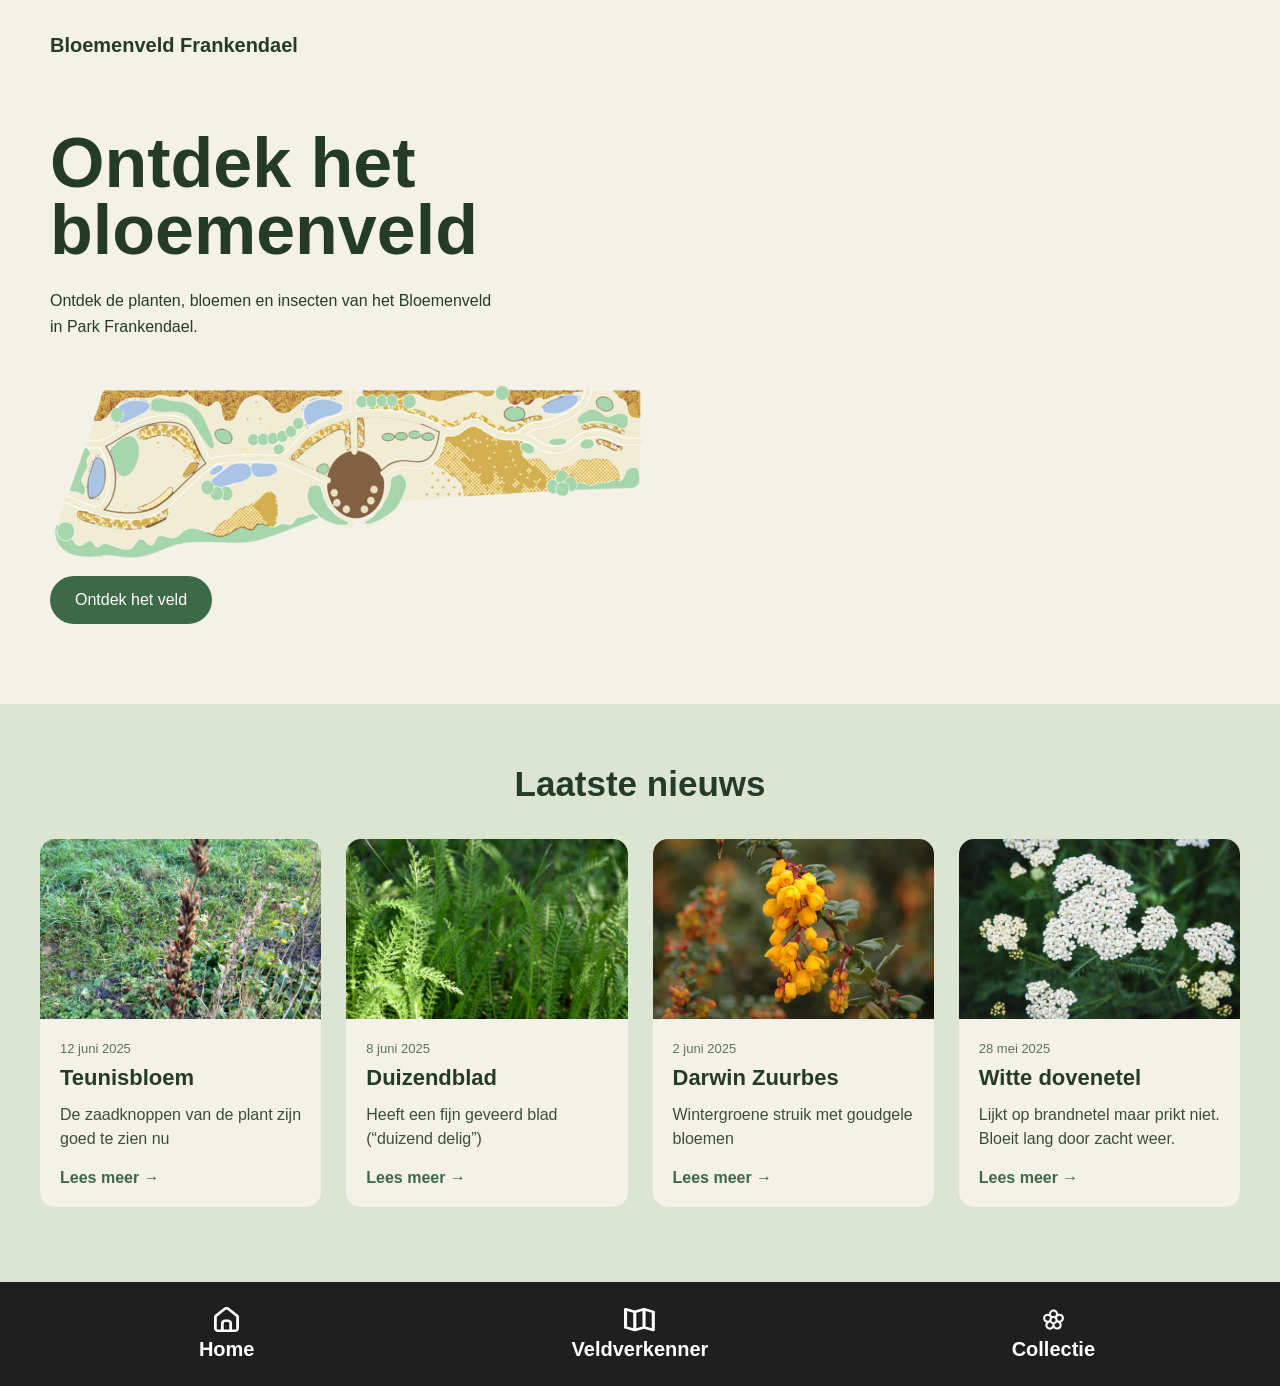
==== index.html @ 1d2206cc "logo klikbaar gemaakt" ====
<!DOCTYPE html>
<html lang="nl">

<head>
    <meta charset="UTF-8">
    <meta name="viewport" content="width=device-width, initial-scale=1.0">
    <title>Bloemenveld Frankendael</title>
    <link rel="stylesheet" href="../styles.css">
</head>

<body>

    <header>
        <a href="index.html" class="logo">
            Bloemenveld
            Frankendael
        </a>
    </header>

    <main>

        <section class="hero">
            <div class="hero-text">
                <h1>
                    Ontdek het
                    bloemenveld
                </h1>

                <p>
                    Ontdek de planten, bloemen en insecten
                    van het Bloemenveld in Park Frankendael.
                </p>

                <img src="images/Plattegrond.png" alt="Bloemenveld">
                <a href="collectie.html" class="button">Ontdek het veld</a>
            </div>

            <!-- <div class="hero-image">
                <div class="image-placeholder">
                    <img src="images/Plattegrond.png" alt="Bloemenveld">
                </div>
            </div> -->

        </section>

        <section class="news-section">
            <h2>Laatste nieuws</h2>

            <div class="news-slider">

                <article class="news-card">
                    <img src="Bloemen/Teunisbloem.jpg" alt="Bloemen in het bloemenveld">
                    <div class="news-content">
                        <span class="news-date">12 juni 2025</span>
                        <h3>Teunisbloem</h3>
                        <p>De zaadknoppen van de plant zijn  goed te zien nu</p>
                        <a href="collectie.html">Lees meer →</a>
                    </div>
                </article>

                <article class="news-card">
                    <img src="Bloemen/Duizenblad.png" alt="Insecten in het bloemenveld">
                    <div class="news-content">
                        <span class="news-date">8 juni 2025</span>
                        <h3>Duizendblad</h3>
                        <p> Heeft een fijn geveerd blad (“duizend delig”)</p>
                        <a href="collectie.html">Lees meer →</a>
                    </div>
                </article>

                <article class="news-card">
                    <img src="Bloemen/Darwin Zuurbes.png" alt="Onderhoud aan het bloemenveld">
                    <div class="news-content">
                        <span class="news-date">2 juni 2025</span>
                        <h3>Darwin Zuurbes</h3>
                        <p>Wintergroene struik met goudgele bloemen</p>
                        <a href="collectie.html">Lees meer →</a>
                    </div>
                </article>

                <article class="news-card">
                    <img src="Bloemen/Witte dovenetel.png" alt="Ontdek het bloemenveld">
                    <div class="news-content">
                        <span class="news-date">28 mei 2025</span>
                        <h3>Witte dovenetel</h3>
                        <p> Lijkt op brandnetel maar prikt niet. Bloeit lang door zacht weer.</p>
                        <a href="collectie.html">Lees meer →</a>
                    </div>
                </article>

            </div>
        </section>

        <!-- <section class="intro">

            <h2>
                Kijk rond en ontdek<br>
                wat er groeit en bloeit
            </h2>

            <p>
                Het Bloemenveld Frankendael is een plek waar
                natuur en buurt samenkomen. Bekijk welke planten
                er te vinden zijn en ontdek het park op een andere manier.
            </p>
        </section> -->

    </main>

    <footer class="main-footer">
        <ul>
            <li>
                <a href="index.html" class="active">
                    <img src="images/Home.svg" alt="Logo" class="icon">
                    <span>Home</span>
                </a>
            </li>

            <li>
                <a href="veldverkenner.html">
                    <img src="images/Veldverkenner.svg" alt="Logo" class="icon">
                    <span>Veldverkenner</span>
                </a>
            </li>

            <li>
                <a href="collectie.html">
                    <img src="images/Collectie.svg" alt="Logo" class="icon">
                    <span>Collectie</span>
                </a>
            </li>
        </ul>
    </footer>

</body>

</html>
---- styles.css ----
* {
    box-sizing: border-box;
    margin: 0;
    padding: 0;
}

body {
    font-family: Arial, sans-serif;
    background: #f4f1e8;
    color: #243b2a;
}

header {
    position: fixed;
    top: 0;
    left: 0;
    width: 100%;
    height: 90px;
    display: flex;
    justify-content: space-between;
    align-items: center;
    padding: 20px 50px;
    background: #f4f1e8;
    z-index: 9999;
}

.logo {
    font-size: 20px;
    font-weight: bold;
    line-height: 1;
    color: #243b2a;
    text-decoration: none;
}

nav {
    display: flex;
    align-items: center;
    gap: 30px;
}

nav a {
    text-decoration: none;
    color: #243b2a;
    font-size: 16px;
}

main {
    padding-top: 90px;
}

.hero {
    display: flex;
    min-height: 550px;
    padding: 40px 50px 80px;
    gap: 50px;
    align-items: center;
}

.hero-text {
    width: 50%;
}

h1 {
    font-size: 50px;
    line-height: 0.95;
    margin-bottom: 25px;

    /* display: grid;
    grid-template-columns: min-content; */

    @media (width > 700px) {
        font-size: clamp(3.125rem, -0.8523rem + 9.0909vw, 4.375rem);
    }
}

.hero-text p {
    max-width: 450px;
    line-height: 1.6;
    margin-bottom: 30px;
}

.button {
    display: inline-block;
    background: #3d6947;
    color: white;
    padding: 15px 25px;
    text-decoration: none;
    border-radius: 30px;
}

.hero-image {
    width: 50%;
}

.image-placeholder {
    height: 450px;
    background: #b7c7a5;
    display: flex;
    justify-content: center;
    align-items: center;
    text-align: center;
    color: #3d4d3b;
}

.intro {
    background: #dce5d2;

    padding: 80px 50px;

    text-align: center;

    h2 {
        font-size: 45px;

        line-height: 1;

        margin-bottom: 25px;
    }

    p {
        max-width: 600px;

        margin: 0 auto;

        line-height: 1.6;
    }
}

.main-footer {
    background: #1f1f1f;
    color: white;
    padding: 25px 20px;
}

/* lijstjte links */
.main-footer ul {
    display: flex;
    justify-content: space-around;
    align-items: center;

    list-style: none;
    margin: 0;
    padding: 0;

    li {
        flex: 1;
        text-align: center;
    }

    a {
        display: flex;
        flex-direction: column;
        align-items: center;
        gap: 6px;

        color: white;
        text-decoration: none;

        font-size: 20px;
        font-weight: bold;

        &:hover {
            color: #243b2a;
        }
    }
}

.news-section {
    background: #dce5d2;
    padding: 80px 50px;

    @media (width > 700px) {
        padding: 60px 20px;
    }
}

.news-section h2 {
    font-size: 45px;
    color: #243b2a;
    margin-bottom: 35px;
    text-align: center;

    @media (width > 700px) {
        font-size: 35px;
    }
}

.news-slider {
    display: flex;
    gap: 25px;
    max-width: 1200px;
    margin: 0 auto;
    overflow-x: auto;
    scroll-snap-type: x mandatory;
    padding-bottom: 15px;
}

.news-card {
    background: #f4f1e8;
    border-radius: 15px;
    overflow: hidden;
    min-width: 270px;
    flex: 1;
    scroll-snap-align: start;
}

.news-card img {
    width: 100%;
    height: 180px;
    object-fit: cover;
    display: block;
}

.news-content {
    padding: 20px;
}

.news-date {
    font-size: 13px;
    color: #5d705f;
}

.news-content h3 {
    color: #243b2a;
    font-size: 22px;
    margin: 8px 0 12px;
}

.news-content p {
    color: #3d4d3b;
    line-height: 1.5;
    margin-bottom: 18px;
}

.news-content a {
    color: #3d6947;
    font-weight: bold;
    text-decoration: none;
}

.news-content a:hover {
    text-decoration: underline;
}

.collectie {
    padding: 50px;
    background: #f4f1e8;
}

.collectie-header {
    max-width: 700px;
    margin: 0 auto 60px;
    text-align: center;
}

.collectie-header h1 {
    font-size: 50px;
    color: #243b2a;
    margin-bottom: 20px;
}

.collectie-header p {
    line-height: 1.6;
    color: #3d4d3b;
}

.bloemen-lijst {
    max-width: 900px;
    margin: 0 auto;
}

.bloem-item {
    display: flex;
    background: #dce5d2;
    margin-bottom: 30px;
    border-radius: 15px;
    overflow: hidden;
    min-height: 250px;
}

.bloem-item img {
    width: 35%;
    object-fit: cover;
}

.bloem-info {
    padding: 30px;
}

.bloem-type {
    font-size: 13px;
    color: #5d705f;
    text-transform: uppercase;
    font-weight: bold;
}

.bloem-info h2 {
    font-size: 32px;
    color: #243b2a;
    margin: 8px 0 15px;
}

.bloem-info p {
    line-height: 1.6;
    color: #3d4d3b;
    margin-bottom: 20px;
}

.bloem-info a {
    color: #3d6947;
    font-weight: bold;
    text-decoration: none;
}

.bloem-info a:hover {
    text-decoration: underline;
}

.main-footer .icon {
    font-size: 30px;
    line-height: 1;
    color: #FFF;
    filter: brightness(0) invert(1);
}

/* Als je met je muis over een item gaat */
.main-footer a:hover {
    color: #5d7cff;
}

@media (max-width: 700px) {

    header {
        height: 75px;
        padding: 20px;
    }

    nav {
        display: none;
    }

    main {
        padding-top: 75px;
    }

    .hero {
        flex-direction: column;
        padding: 30px 20px 60px;
    }

    .hero-text,
    .hero-image {
        width: 100%;
        order: 2;
    }

    .hero-text img {
        width: 100%;
        max-width: 450px;
        height: 250px;
        object-fit: cover;
        object-position: center;
        display: block;
        margin-bottom: 30px;
    }

    .image-placeholder {
        height: 300px;
    }

    .intro {
        padding: 60px 20px;
    }

    .intro h2 {
        font-size: 35px;
    }

    .news-card {
        min-width: 85%;
    }

    .main-footer {
        padding: 20px 10px;
    }

    .main-footer a {
        font-size: 16px;
    }

    .main-footer .icon {
        font-size: 26px;
    }

    .collectie {
        padding: 30px 20px 60px;
    }

    .collectie-header h1 {
        font-size: 40px;
    }

    .bloem-item {
        flex-direction: column;
    }

    .bloem-item img {
        width: 100%;
        height: 220px;
    }

    .bloem-info {
        padding: 25px;
    }
}
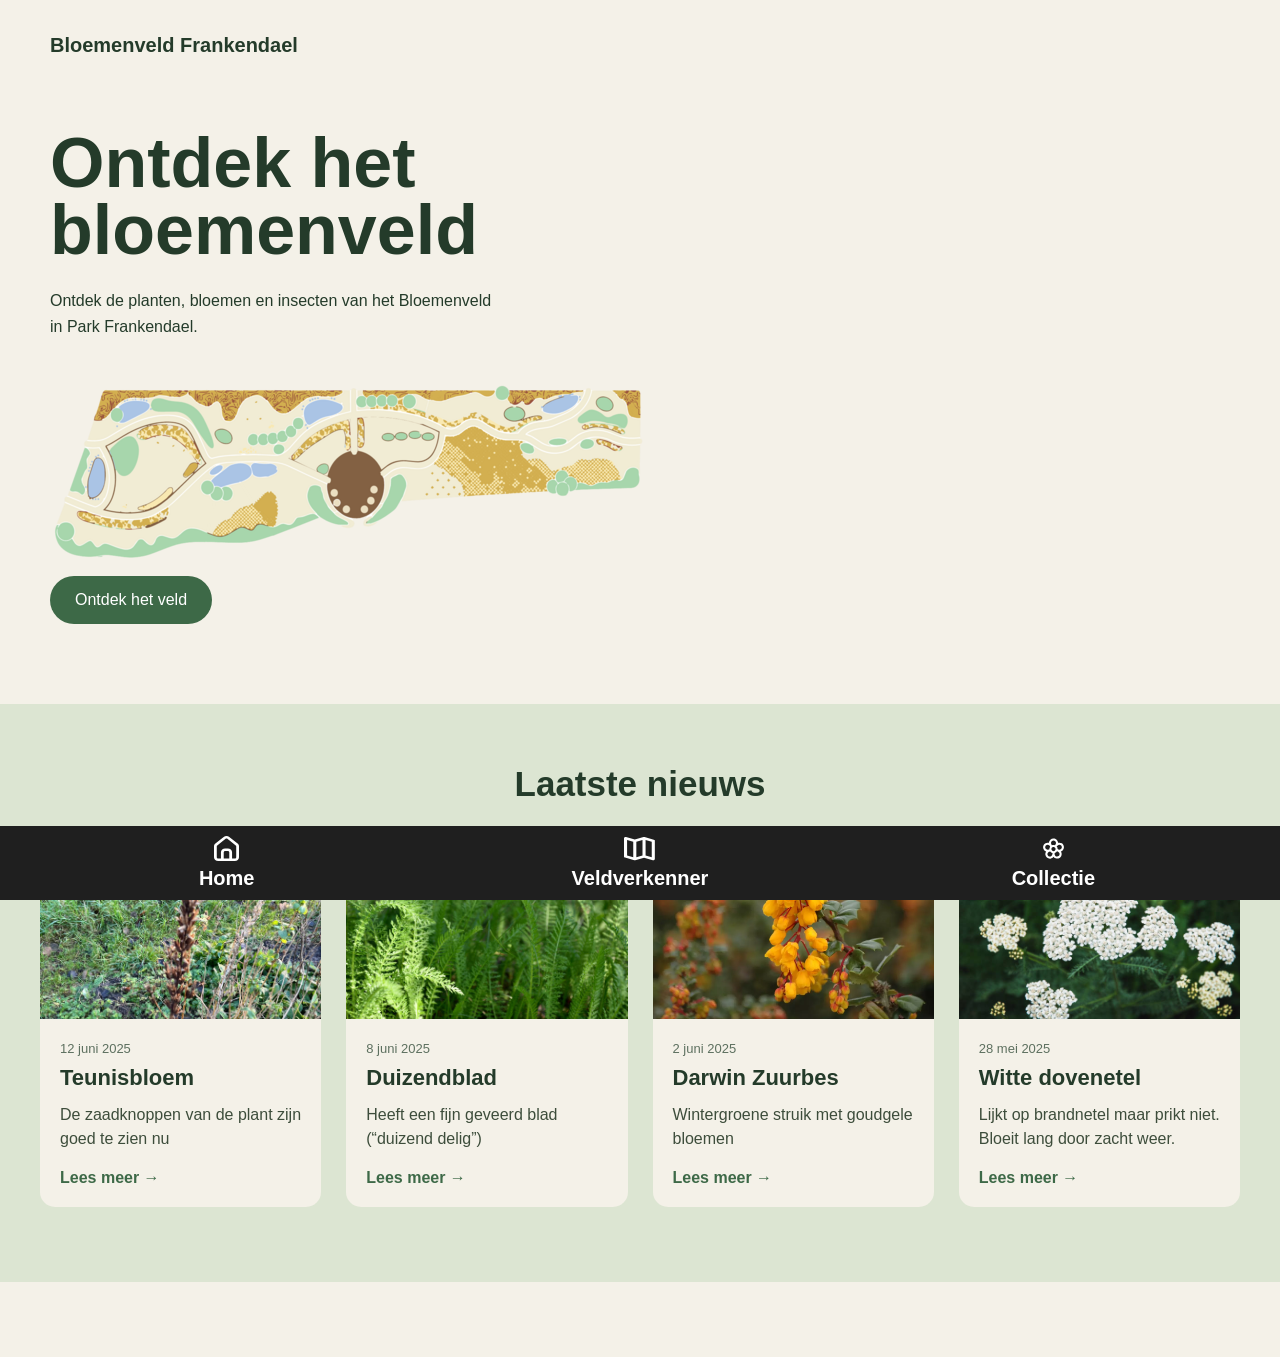
==== commit 2d5a81f3: "linkes van de navigatie aangepast en de header een lagere padding gegeven" ====
--- a/index.html
+++ b/index.html
@@ -117,7 +117,7 @@
             </li>
 
             <li>
-                <a href="veldverkenner.html">
+                <a href="collectie.html">
                     <img src="images/Veldverkenner.svg" alt="Logo" class="icon">
                     <span>Veldverkenner</span>
                 </a>
--- a/styles.css
+++ b/styles.css
@@ -46,6 +46,7 @@
 
 main {
     padding-top: 90px;
+    padding-bottom: 75px;
 }
 
 .hero {
@@ -64,7 +65,6 @@
     font-size: 50px;
     line-height: 0.95;
     margin-bottom: 25px;
-
     /* display: grid;
     grid-template-columns: min-content; */
 
@@ -104,40 +104,37 @@
 
 .intro {
     background: #dce5d2;
-
     padding: 80px 50px;
-
     text-align: center;
 
     h2 {
         font-size: 45px;
-
         line-height: 1;
-
         margin-bottom: 25px;
     }
 
     p {
         max-width: 600px;
-
         margin: 0 auto;
-
         line-height: 1.6;
     }
 }
 
 .main-footer {
+    position: fixed;
+    bottom: 0;
+    left: 0;
+    width: 100%;
     background: #1f1f1f;
     color: white;
-    padding: 25px 20px;
-}
-
-/* lijstjte links */
+    padding: 10px 20px;
+    z-index: 9999;
+}
+
 .main-footer ul {
     display: flex;
     justify-content: space-around;
     align-items: center;
-
     list-style: none;
     margin: 0;
     padding: 0;
@@ -152,10 +149,8 @@
         flex-direction: column;
         align-items: center;
         gap: 6px;
-
         color: white;
         text-decoration: none;
-
         font-size: 20px;
         font-weight: bold;
 
@@ -243,7 +238,7 @@
 }
 
 .collectie {
-    padding: 50px;
+    padding: 140px 50px 50px;
     background: #f4f1e8;
 }
 
@@ -323,7 +318,6 @@
     filter: brightness(0) invert(1);
 }
 
-/* Als je met je muis over een item gaat */
 .main-footer a:hover {
     color: #5d7cff;
 }
@@ -341,6 +335,7 @@
 
     main {
         padding-top: 75px;
+        padding-bottom: 90px;
     }
 
     .hero {
@@ -393,7 +388,7 @@
     }
 
     .collectie {
-        padding: 30px 20px 60px;
+        padding: 100px 20px 60px;
     }
 
     .collectie-header h1 {
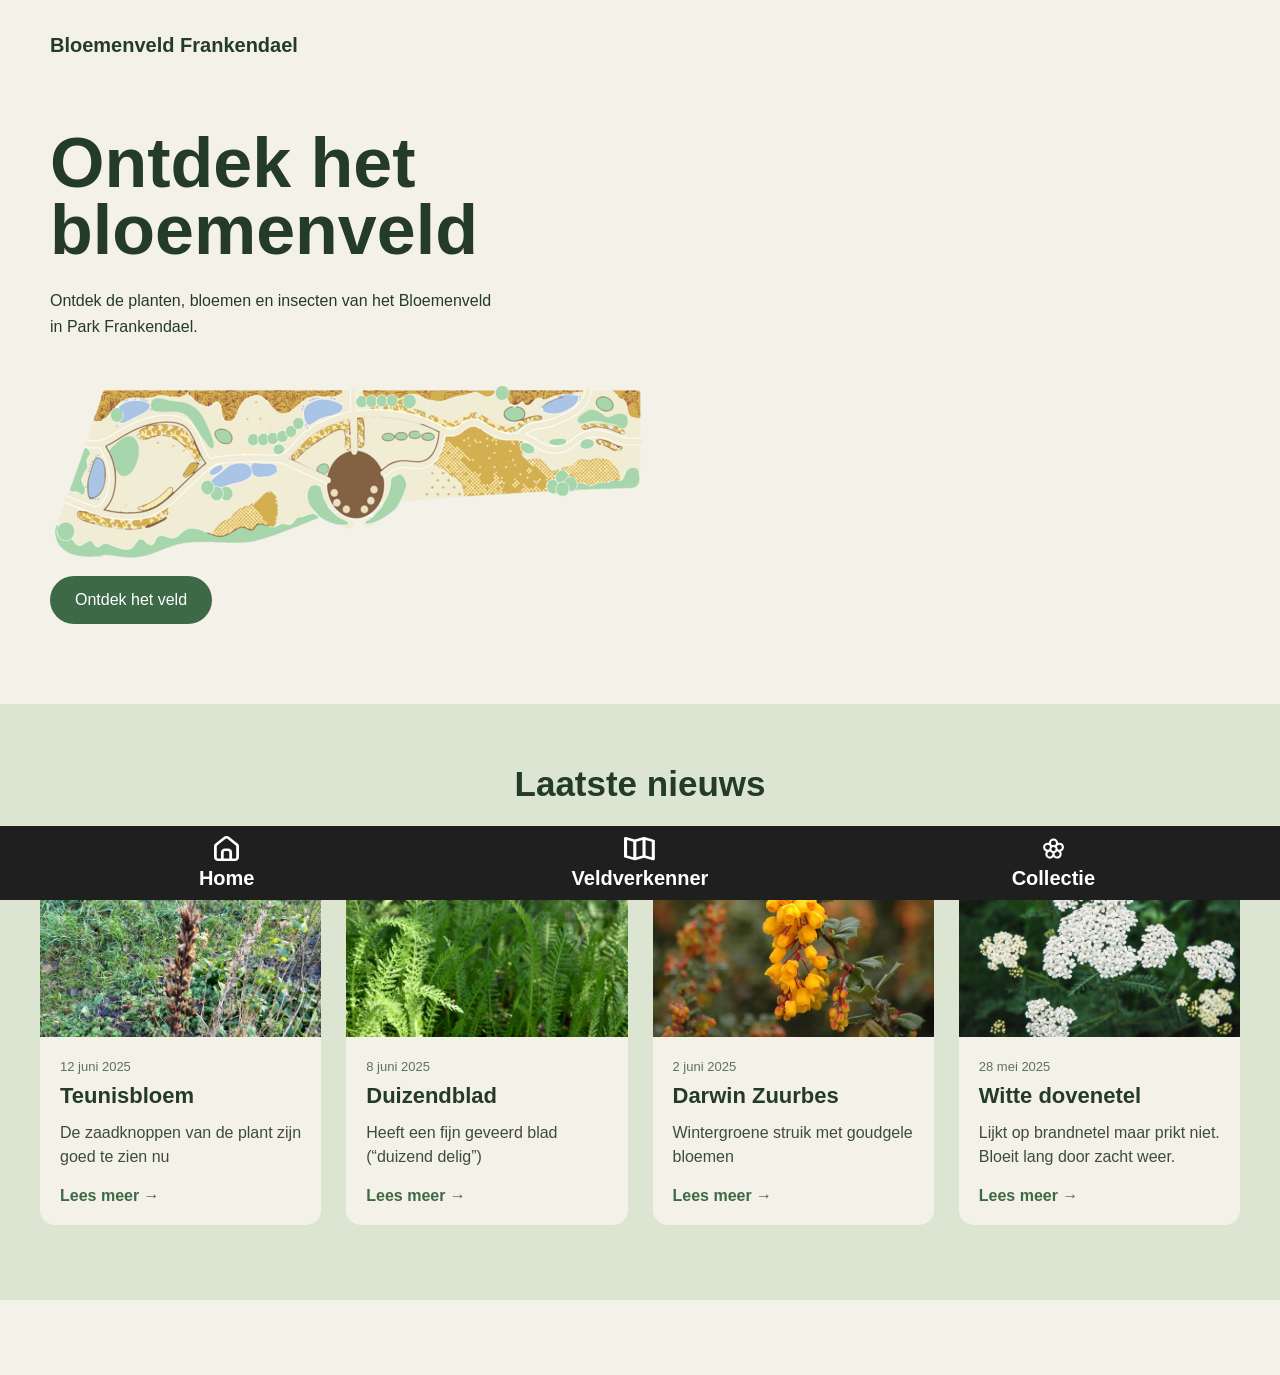
==== commit 73f47e06: "stukje regel aangepast" ====
--- a/index.html
+++ b/index.html
@@ -45,7 +45,7 @@
 
         <section class="news-section">
             <h2>Laatste nieuws</h2>
-
+x
             <div class="news-slider">
 
                 <article class="news-card">
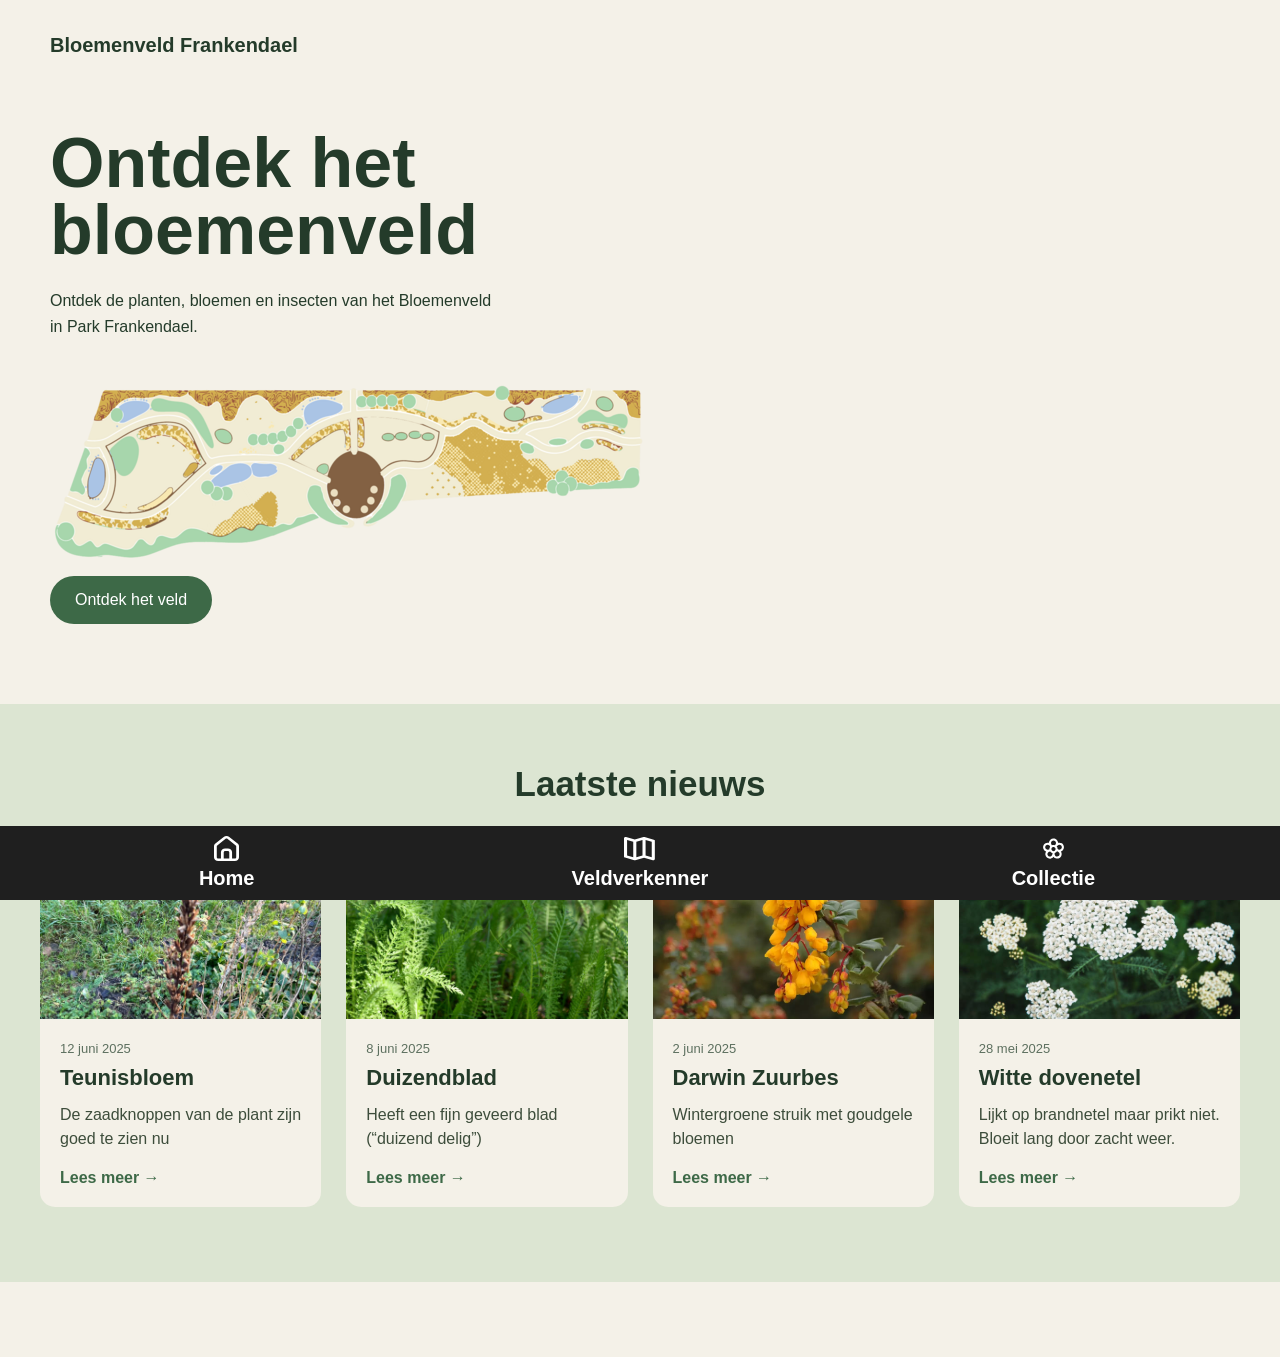
==== commit 997c12cd: "CSS link aangepast" ====
--- a/index.html
+++ b/index.html
@@ -5,7 +5,7 @@
     <meta charset="UTF-8">
     <meta name="viewport" content="width=device-width, initial-scale=1.0">
     <title>Bloemenveld Frankendael</title>
-    <link rel="stylesheet" href="../styles.css">
+    <link rel="stylesheet" href="styles.css">
 </head>
 
 <body>
@@ -45,7 +45,7 @@
 
         <section class="news-section">
             <h2>Laatste nieuws</h2>
-x
+
             <div class="news-slider">
 
                 <article class="news-card">
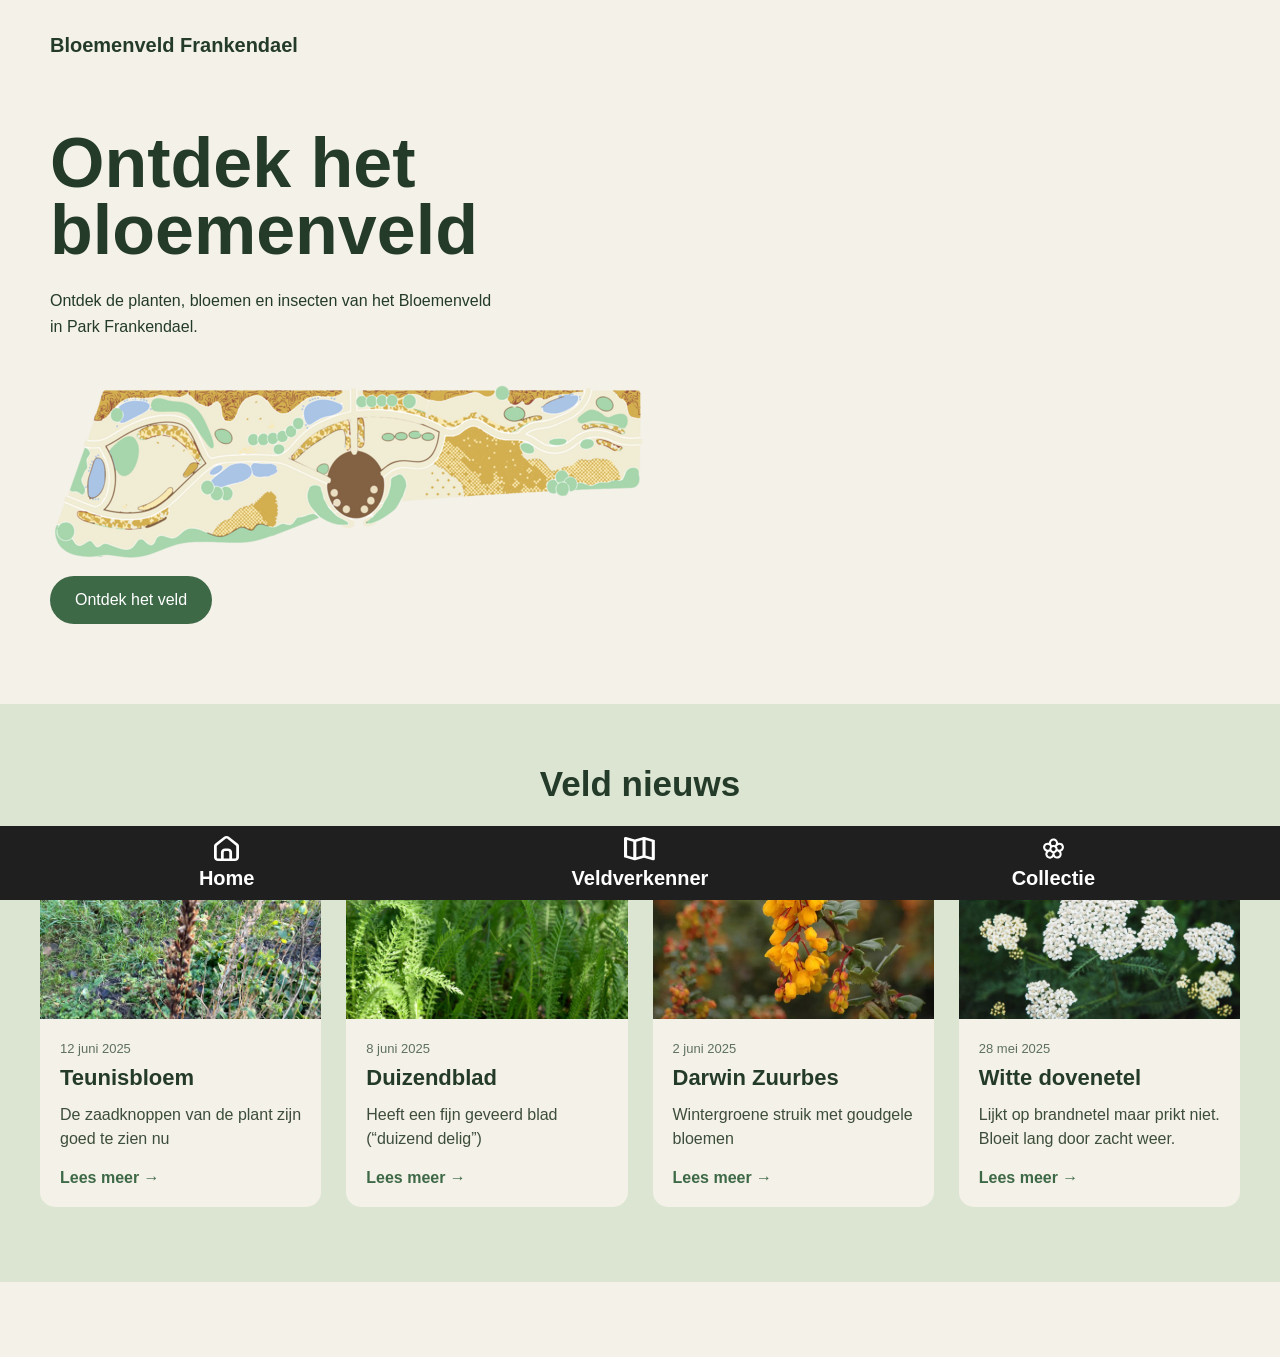
==== commit df62e05a: "titel van nieuws kopje aangepast" ====
--- a/index.html
+++ b/index.html
@@ -44,7 +44,7 @@
         </section>
 
         <section class="news-section">
-            <h2>Laatste nieuws</h2>
+            <h2>Veld nieuws</h2>
 
             <div class="news-slider">
 
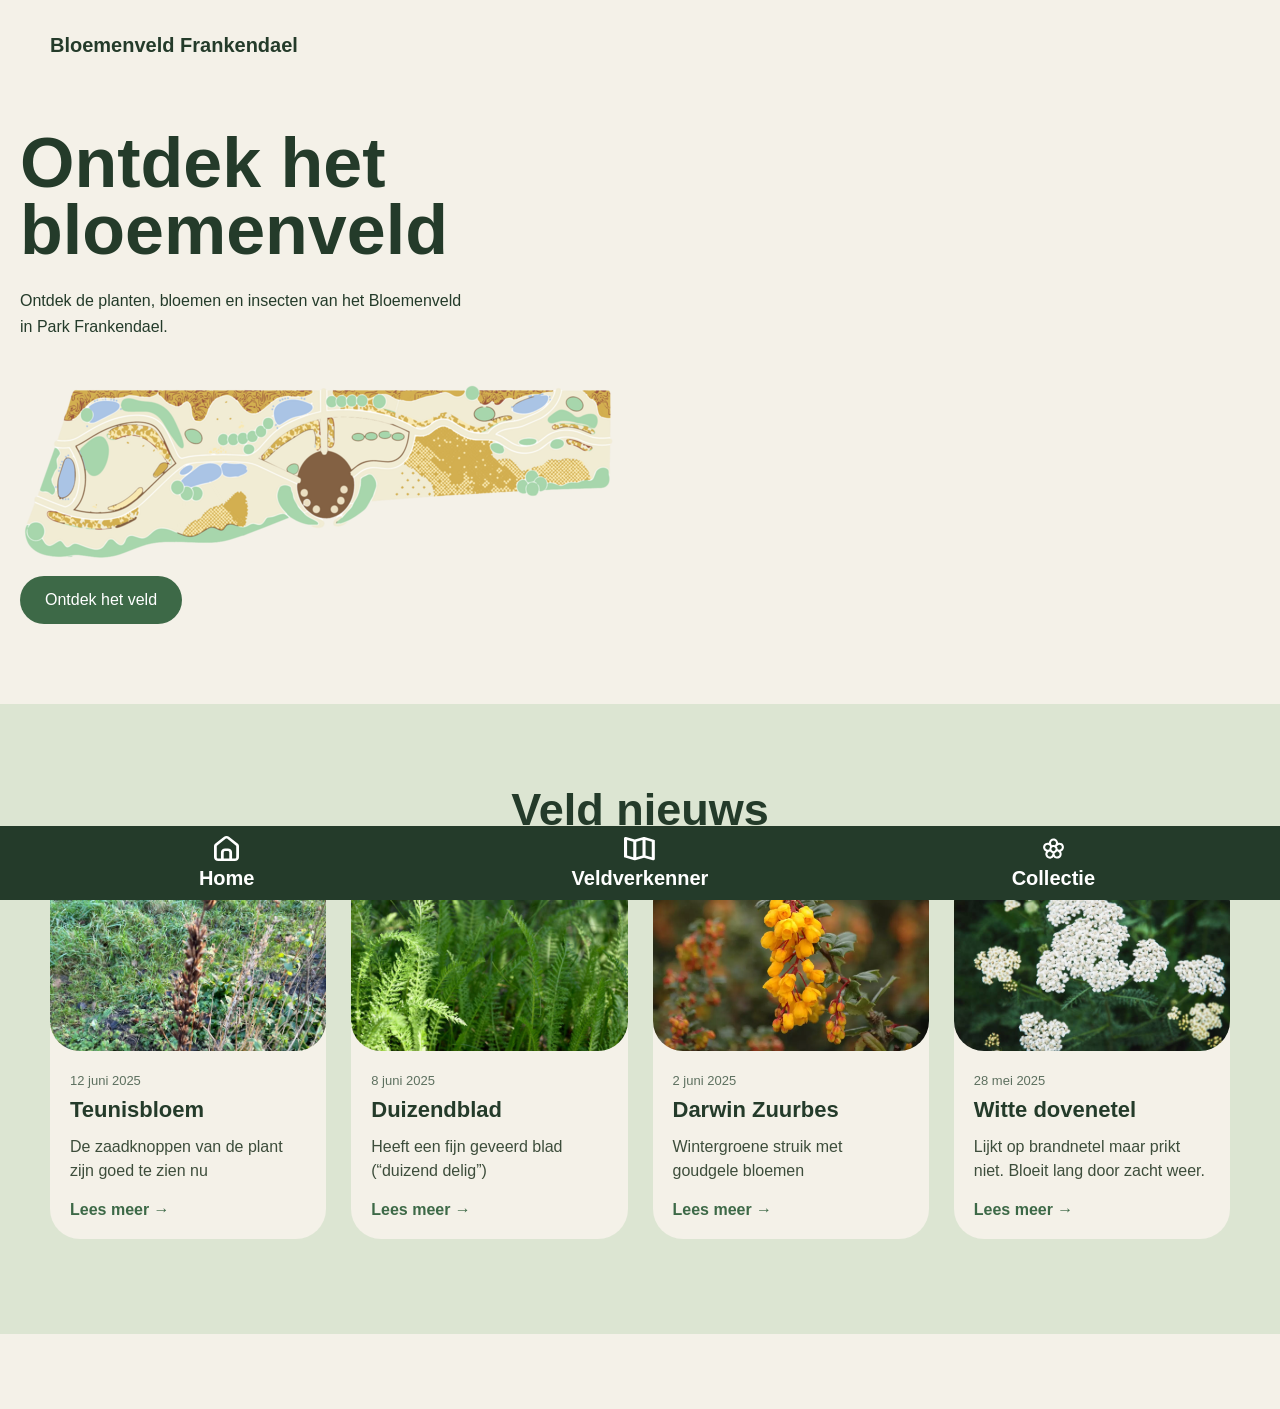
==== commit d5eb2057: "veldverkenner aangemaakt" ====
--- a/index.html
+++ b/index.html
@@ -117,7 +117,7 @@
             </li>
 
             <li>
-                <a href="collectie.html">
+                <a href="veldverkenner.html">
                     <img src="images/Veldverkenner.svg" alt="Logo" class="icon">
                     <span>Veldverkenner</span>
                 </a>
--- a/styles.css
+++ b/styles.css
@@ -10,6 +10,7 @@
     color: #243b2a;
 }
 
+/* HEADER */
 header {
     position: fixed;
     top: 0;
@@ -44,15 +45,17 @@
     font-size: 16px;
 }
 
+/* MAIN */
 main {
     padding-top: 90px;
     padding-bottom: 75px;
 }
 
+/* HERO / HOMEPAGE */
 .hero {
     display: flex;
     min-height: 550px;
-    padding: 40px 50px 80px;
+    padding: 40px 20px 80px;
     gap: 50px;
     align-items: center;
 }
@@ -65,10 +68,10 @@
     font-size: 50px;
     line-height: 0.95;
     margin-bottom: 25px;
-    /* display: grid;
-    grid-template-columns: min-content; */
-
-    @media (width > 700px) {
+}
+
+@media (min-width: 701px) {
+    h1 {
         font-size: clamp(3.125rem, -0.8523rem + 9.0909vw, 4.375rem);
     }
 }
@@ -102,30 +105,32 @@
     color: #3d4d3b;
 }
 
+/* INTRODUCTIE */
 .intro {
     background: #dce5d2;
     padding: 80px 50px;
     text-align: center;
-
-    h2 {
-        font-size: 45px;
-        line-height: 1;
-        margin-bottom: 25px;
-    }
-
-    p {
-        max-width: 600px;
-        margin: 0 auto;
-        line-height: 1.6;
-    }
-}
-
+}
+
+.intro h2 {
+    font-size: 45px;
+    line-height: 1;
+    margin-bottom: 25px;
+}
+
+.intro p {
+    max-width: 600px;
+    margin: 0 auto;
+    line-height: 1.6;
+}
+
+/* FOOTER */
 .main-footer {
     position: fixed;
     bottom: 0;
     left: 0;
     width: 100%;
-    background: #1f1f1f;
+    background: #243b2a;
     color: white;
     padding: 10px 20px;
     z-index: 9999;
@@ -138,35 +143,39 @@
     list-style: none;
     margin: 0;
     padding: 0;
-
-    li {
-        flex: 1;
-        text-align: center;
-    }
-
-    a {
-        display: flex;
-        flex-direction: column;
-        align-items: center;
-        gap: 6px;
-        color: white;
-        text-decoration: none;
-        font-size: 20px;
-        font-weight: bold;
-
-        &:hover {
-            color: #243b2a;
-        }
-    }
-}
-
+}
+
+.main-footer li {
+    flex: 1;
+    text-align: center;
+}
+
+.main-footer a {
+    display: flex;
+    flex-direction: column;
+    align-items: center;
+    gap: 6px;
+    color: white;
+    text-decoration: none;
+    font-size: 20px;
+    font-weight: bold;
+}
+
+.main-footer a:hover {
+    color: #243b2a;
+}
+
+.main-footer .icon {
+    font-size: 30px;
+    line-height: 1;
+    color: #fff;
+    filter: brightness(0) invert(1);
+}
+
+/* NIEUWSSECTIE */
 .news-section {
     background: #dce5d2;
     padding: 80px 50px;
-
-    @media (width > 700px) {
-        padding: 60px 20px;
-    }
 }
 
 .news-section h2 {
@@ -174,10 +183,6 @@
     color: #243b2a;
     margin-bottom: 35px;
     text-align: center;
-
-    @media (width > 700px) {
-        font-size: 35px;
-    }
 }
 
 .news-slider {
@@ -192,7 +197,7 @@
 
 .news-card {
     background: #f4f1e8;
-    border-radius: 15px;
+    border-radius: 30px;
     overflow: hidden;
     min-width: 270px;
     flex: 1;
@@ -204,6 +209,7 @@
     height: 180px;
     object-fit: cover;
     display: block;
+    border-radius: 30px;
 }
 
 .news-content {
@@ -237,6 +243,7 @@
     text-decoration: underline;
 }
 
+/* COLLECTIEPAGINA */
 .collectie {
     padding: 140px 50px 50px;
     background: #f4f1e8;
@@ -259,27 +266,38 @@
     color: #3d4d3b;
 }
 
+/* COLLECTIEKAARTEN: TWEE KOLOMMEN */
 .bloemen-lijst {
-    max-width: 900px;
+    display: grid;
+    grid-template-columns: repeat(2, minmax(0, 1fr));
+    gap: 25px;
+    max-width: 1200px;
     margin: 0 auto;
 }
 
+/* INDIVIDUELE BLOEMKAART */
 .bloem-item {
     display: flex;
+    flex-direction: column;
+    min-width: 0;
+    min-height: 0;
+    margin-bottom: 0;
     background: #dce5d2;
-    margin-bottom: 30px;
     border-radius: 15px;
     overflow: hidden;
-    min-height: 250px;
-}
-
+}
+
+/* AFBEELDING VAN DE BLOEM */
 .bloem-item img {
-    width: 35%;
+    display: block;
+    width: 100%;
+    height: 250px;
     object-fit: cover;
 }
 
+/* TEKST IN DE BLOEMKAART */
 .bloem-info {
-    padding: 30px;
+    padding: 25px;
 }
 
 .bloem-type {
@@ -293,6 +311,7 @@
     font-size: 32px;
     color: #243b2a;
     margin: 8px 0 15px;
+    overflow-wrap: anywhere;
 }
 
 .bloem-info p {
@@ -301,6 +320,10 @@
     margin-bottom: 20px;
 }
 
+.bloem-info p:last-child {
+    margin-bottom: 0;
+}
+
 .bloem-info a {
     color: #3d6947;
     font-weight: bold;
@@ -311,19 +334,9 @@
     text-decoration: underline;
 }
 
-.main-footer .icon {
-    font-size: 30px;
-    line-height: 1;
-    color: #FFF;
-    filter: brightness(0) invert(1);
-}
-
-.main-footer a:hover {
-    color: #5d7cff;
-}
-
+/* MOBIELE WEERGAVE */
 @media (max-width: 700px) {
-
+    /* Header */
     header {
         height: 75px;
         padding: 20px;
@@ -333,11 +346,13 @@
         display: none;
     }
 
+    /* Pagina-indeling */
     main {
         padding-top: 75px;
         padding-bottom: 90px;
     }
 
+    /* Hero */
     .hero {
         flex-direction: column;
         padding: 30px 20px 60px;
@@ -363,6 +378,7 @@
         height: 300px;
     }
 
+    /* Introductie */
     .intro {
         padding: 60px 20px;
     }
@@ -371,10 +387,20 @@
         font-size: 35px;
     }
 
+    /* Nieuws */
+    .news-section {
+        padding: 60px 20px;
+    }
+
+    .news-section h2 {
+        font-size: 35px;
+    }
+
     .news-card {
         min-width: 85%;
     }
 
+    /* Footer */
     .main-footer {
         padding: 20px 10px;
     }
@@ -387,24 +413,50 @@
         font-size: 26px;
     }
 
+    /* Collectiepagina */
     .collectie {
-        padding: 100px 20px 60px;
+        padding: 100px 12px 60px;
+    }
+
+    .collectie-header {
+        margin: 0 auto 35px;
+        padding: 0 8px;
     }
 
     .collectie-header h1 {
         font-size: 40px;
     }
 
+    /* Ook op mobiel twee collectiekaarten naast elkaar */
+    .bloemen-lijst {
+        grid-template-columns: repeat(2, minmax(0, 1fr));
+        gap: 12px;
+    }
+
     .bloem-item {
-        flex-direction: column;
+        border-radius: 12px;
     }
 
     .bloem-item img {
-        width: 100%;
-        height: 220px;
+        height: 140px;
     }
 
     .bloem-info {
-        padding: 25px;
-    }
-}+        padding: 12px;
+    }
+
+    .bloem-info h2 {
+        font-size: 19px;
+        margin: 8px 0 10px;
+    }
+
+    .bloem-info p {
+        font-size: 13px;
+        line-height: 1.45;
+        margin-bottom: 12px;
+    }
+
+    .bloem-type {
+        font-size: 10px;
+    }
+}
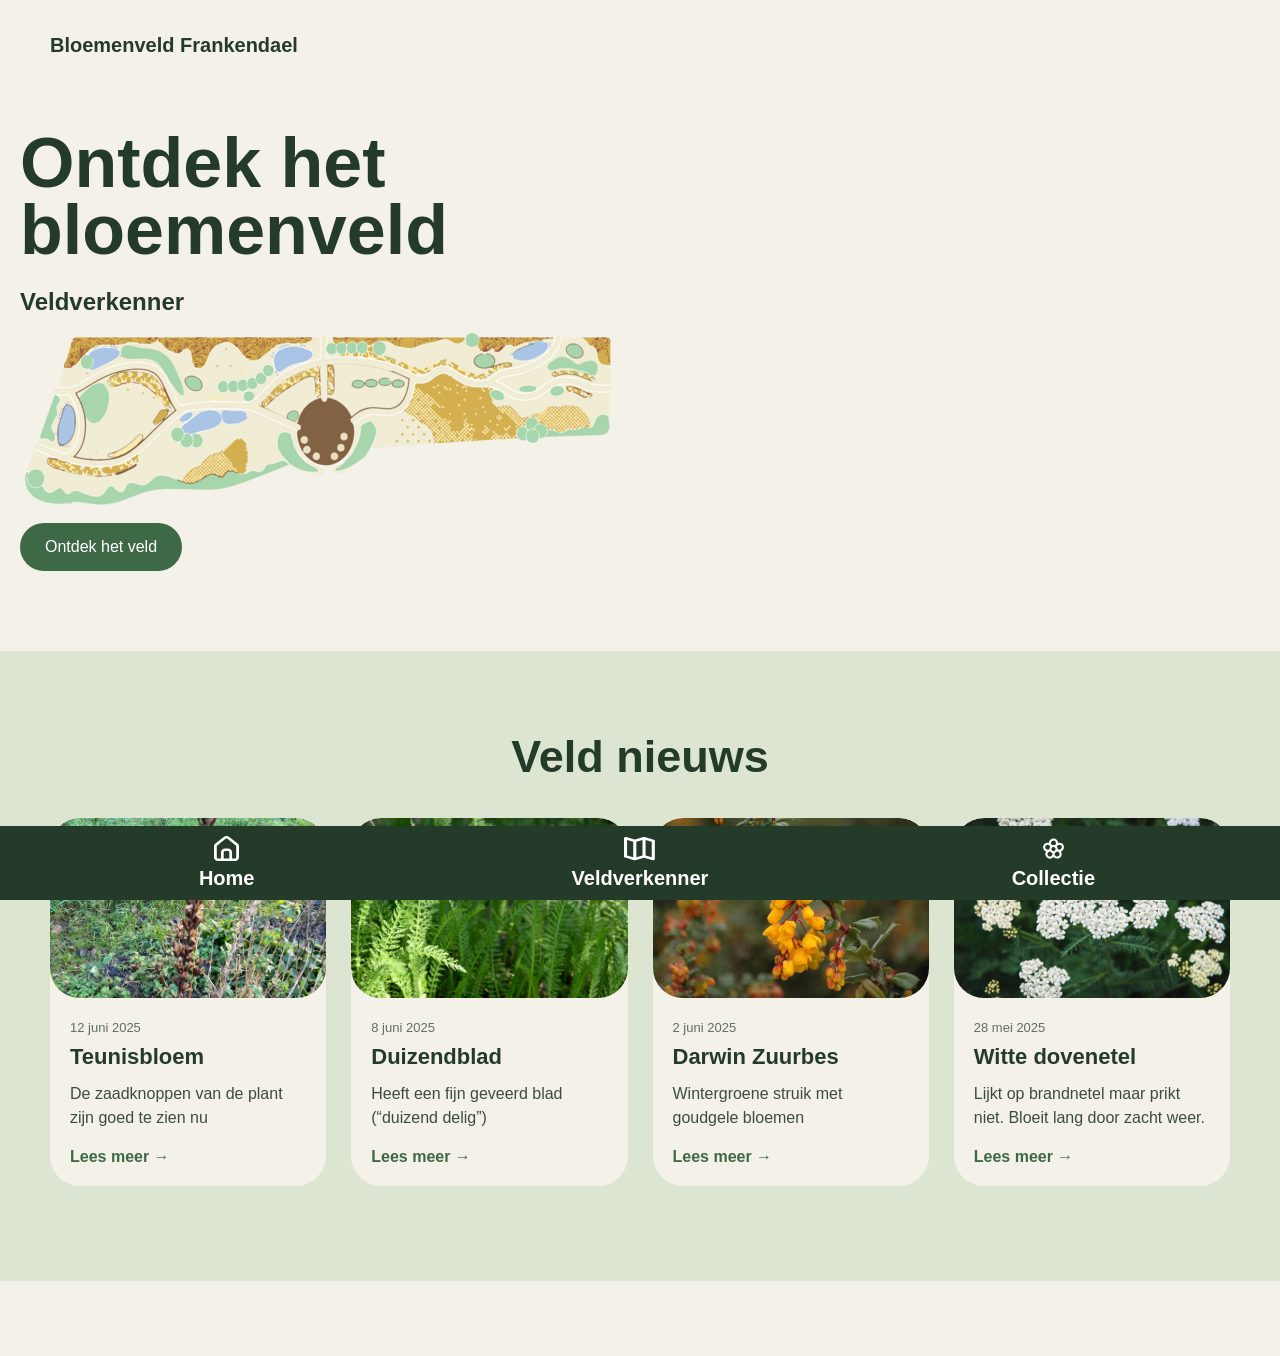
==== commit 9e388942: "Veldverkenner linkjes verwijderd en gestyled" ====
--- a/index.html
+++ b/index.html
@@ -26,10 +26,11 @@
                     bloemenveld
                 </h1>
 
-                <p>
+                <!-- <p>
                     Ontdek de planten, bloemen en insecten
                     van het Bloemenveld in Park Frankendael.
-                </p>
+                </p> -->
+                <h2>Veldverkenner</h2>
 
                 <img src="images/Plattegrond.png" alt="Bloemenveld">
                 <a href="collectie.html" class="button">Ontdek het veld</a>
--- a/styles.css
+++ b/styles.css
@@ -1,7 +1,14 @@
+
 * {
     box-sizing: border-box;
     margin: 0;
     padding: 0;
+}
+
+html,
+body {
+    width: 100%;
+    min-height: 100%;
 }
 
 body {
@@ -332,6 +339,98 @@
 
 .bloem-info a:hover {
     text-decoration: underline;
+}
+
+/* OPENSTREETMAP */
+.kaart-sectie {
+    padding: 120px 50px 50px;
+    background: #f4f1e8;
+}
+
+.kaart-header {
+    max-width: 700px;
+    margin: 0 auto 30px;
+    text-align: center;
+}
+
+.kaart-header h1 {
+    color: #243b2a;
+    margin-bottom: 20px;
+}
+
+.kaart-header p {
+    color: #3d4d3b;
+    line-height: 1.6;
+}
+
+.kaart-container {
+    width: 100%;
+    max-width: 1200px;
+    margin: 0 auto;
+    border-radius: 15px;
+    overflow: hidden;
+}
+
+.kaart-container iframe {
+    display: block;
+    width: 100%;
+    height: 500px;
+    border: 0;
+}
+
+.kaart-link {
+    display: block;
+    width: fit-content;
+    margin: 20px auto 0;
+    color: #3d6947;
+    font-weight: bold;
+    text-align: center;
+    text-decoration: none;
+}
+
+.kaart-link:hover {
+    text-decoration: underline;
+}
+
+/* OPENSTREETMAP: VULT DE BESCHIKBARE PAGINARUIMTE */
+main:has(.kaart-sectie) {
+    padding: 90px 0 75px;
+}
+
+main:has(.kaart-sectie) .kaart-sectie {
+    display: flex;
+    flex-direction: column;
+    width: 100%;
+    height: calc(100vh - 165px);
+    min-height: 300px;
+    padding: 0;
+}
+
+main:has(.kaart-sectie) .kaart-header {
+    display: none;
+}
+
+main:has(.kaart-sectie) .kaart-container {
+    flex: 1;
+    width: 100%;
+    max-width: none;
+    min-height: 0;
+    margin: 0;
+    border-radius: 0;
+    overflow: hidden;
+}
+
+main:has(.kaart-sectie) .kaart-container iframe {
+    display: block;
+    width: 100%;
+    height: 100%;
+    min-height: 0;
+    border: 0;
+}
+
+main:has(.kaart-sectie) .kaart-link {
+    flex: 0 0 auto;
+    margin: 8px auto 0;
 }
 
 /* MOBIELE WEERGAVE */
@@ -427,7 +526,7 @@
         font-size: 40px;
     }
 
-    /* Ook op mobiel twee collectiekaarten naast elkaar */
+    /* Twee collectiekaarten naast elkaar op mobiel */
     .bloemen-lijst {
         grid-template-columns: repeat(2, minmax(0, 1fr));
         gap: 12px;
@@ -459,4 +558,15 @@
     .bloem-type {
         font-size: 10px;
     }
-}
+
+    /* OpenStreetMap op mobiel */
+    main:has(.kaart-sectie) {
+        padding: 75px 0 90px;
+    }
+
+    main:has(.kaart-sectie) .kaart-sectie {
+        height: calc(100vh - 165px);
+        height: calc(100dvh - 165px);
+        min-height: 250px;
+    }
+}
